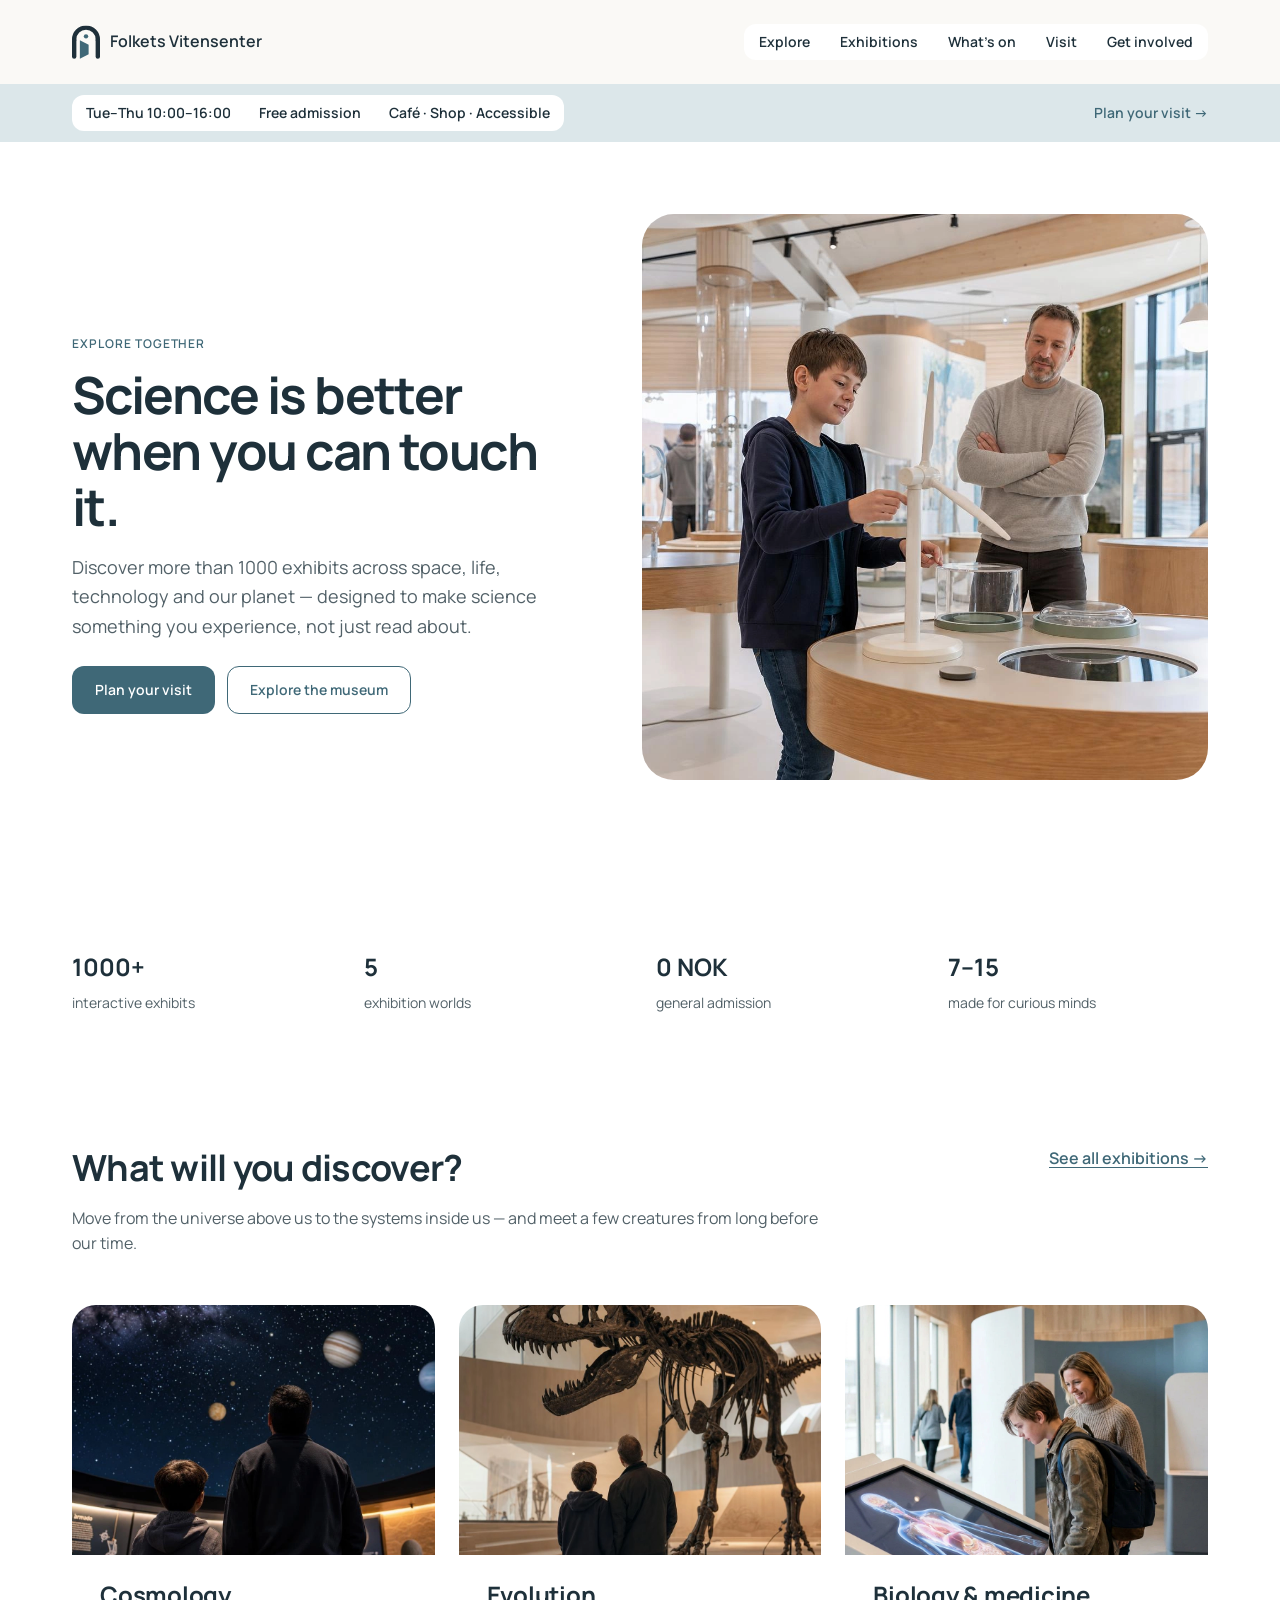
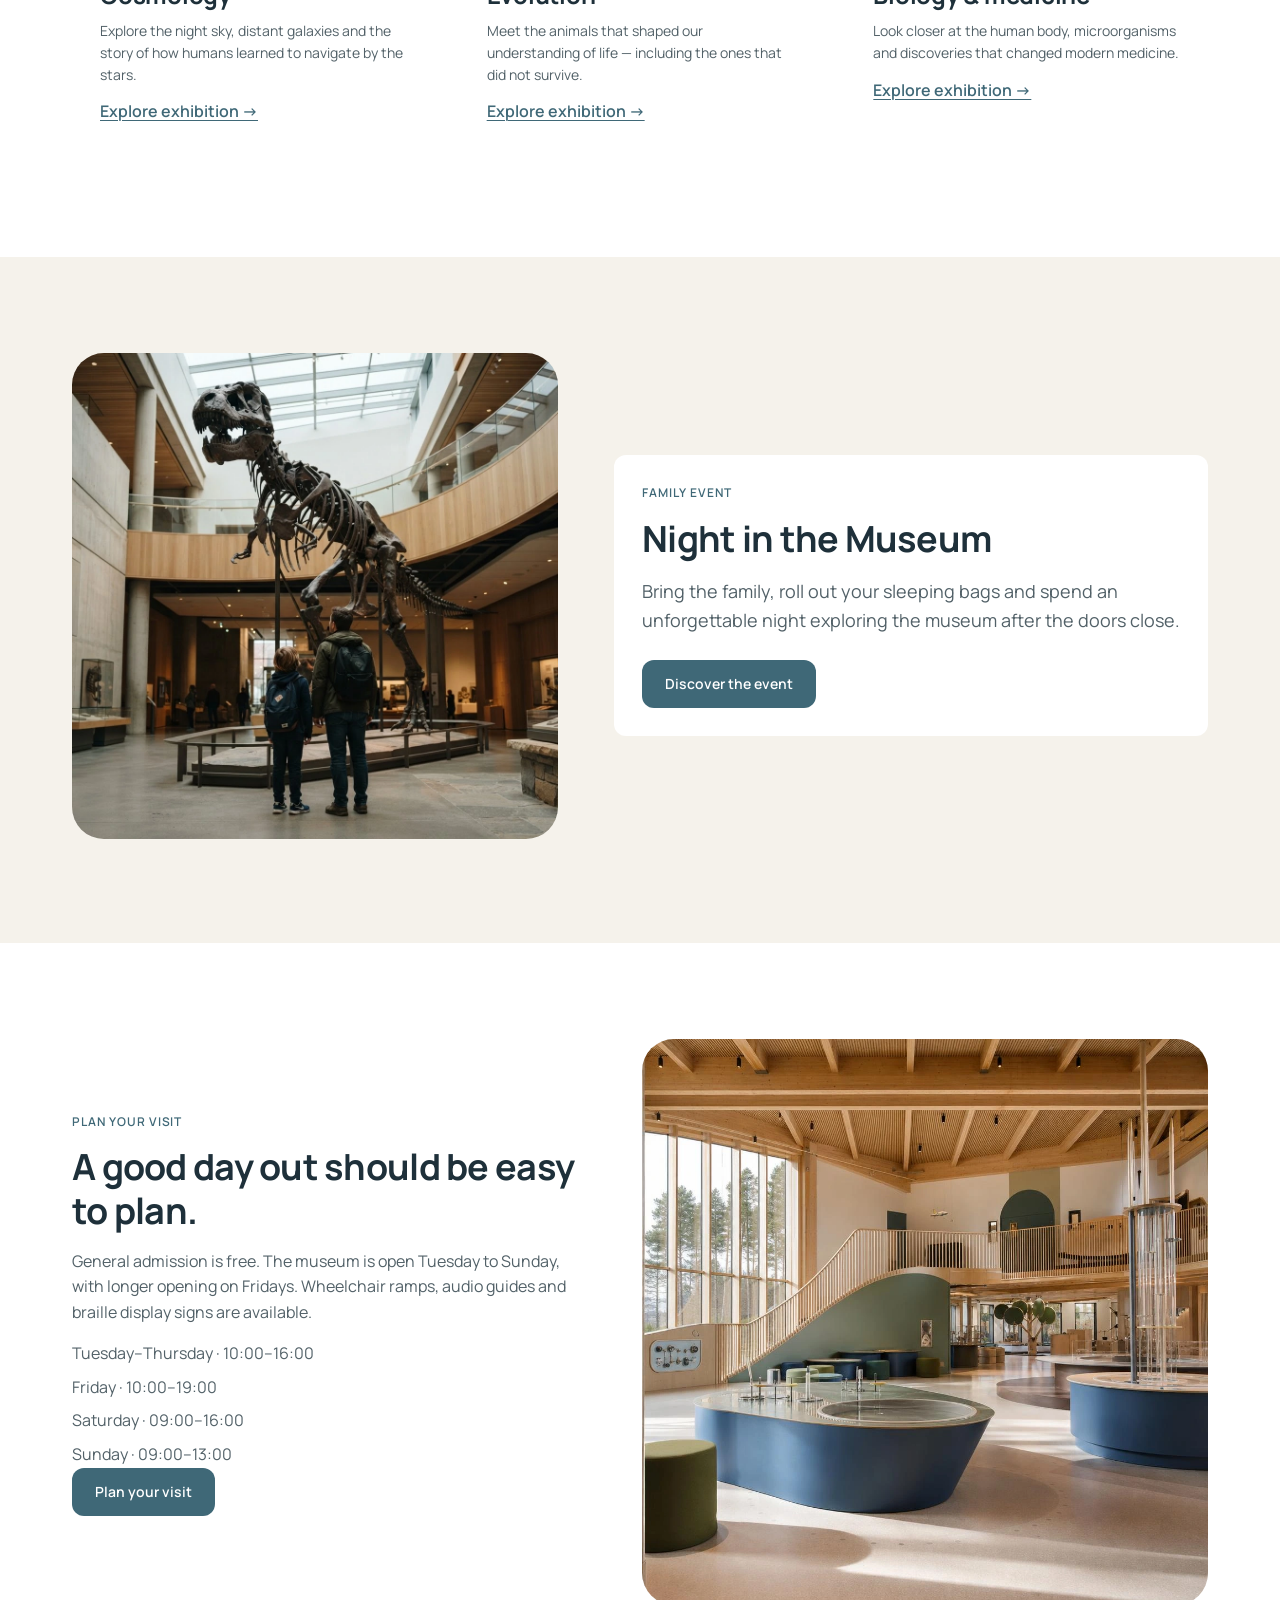
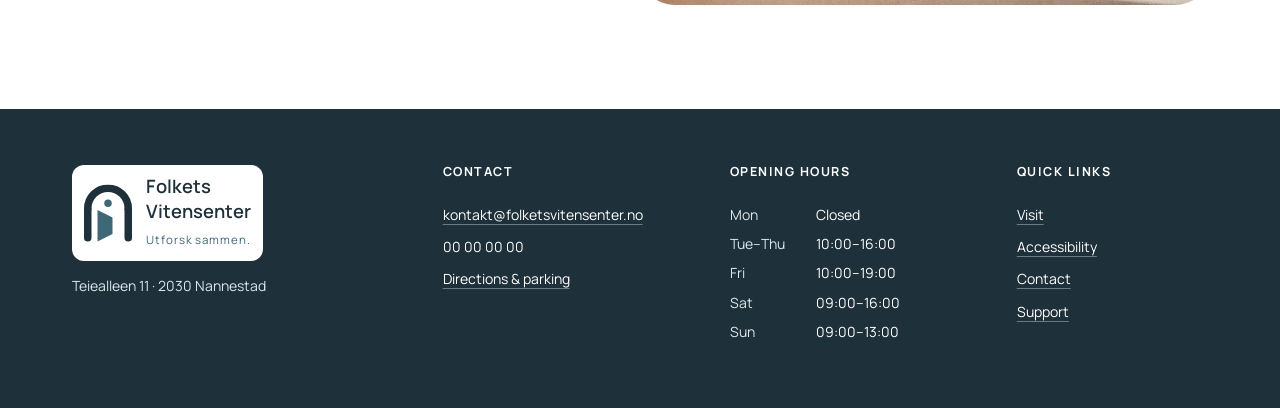
==== index.html @ 50ae2ab6 "Build responsive Folkets Vitensenter website" ====
<!doctype html>
<html lang="en">
<head>
  <meta charset="utf-8">
  <meta name="viewport" content="width=device-width, initial-scale=1">
  <title>Folkets Vitensenter | Interactive science museum in Nannestad</title>
  <meta name="description" content="Explore more than 1000 interactive science exhibits for children, families, schools and curious minds at Folkets Vitensenter in Nannestad.">
  <link rel="icon" type="image/svg+xml" href="assets/icons/folkets-vitensenter-icon.svg">
  <link rel="preconnect" href="https://fonts.googleapis.com">
  <link rel="preconnect" href="https://fonts.gstatic.com" crossorigin>
  <link href="https://fonts.googleapis.com/css2?family=Manrope:wght@400;600;700;800&display=swap" rel="stylesheet">
  <link rel="stylesheet" href="css/styles.css">
</head>
<body>
<a class="skip-link" href="#main">Skip to main content</a>
<header class="site-header">
  <div class="header-inner">
    <a class="brand" href="index.html" aria-label="Folkets Vitensenter home">
      <img src="assets/icons/folkets-vitensenter-icon.svg" alt="" width="28" height="34">
      <span>Folkets Vitensenter</span>
    </a>

    <nav class="desktop-nav" aria-label="Primary navigation">
        <a href="explore.html">Explore</a>
        <a href="exhibitions.html">Exhibitions</a>
        <a href="whats-on.html">What’s on</a>
        <a href="visit.html">Visit</a>
        <a href="get-involved.html">Get involved</a>
    </nav>

    <details class="mobile-nav">
      <summary>Menu</summary>
      <nav class="mobile-panel" aria-label="Mobile navigation">
        <a href="explore.html">Explore</a>
        <a href="exhibitions.html">Exhibitions</a>
        <a href="whats-on.html">What’s on</a>
        <a href="visit.html">Visit</a>
        <a href="get-involved.html">Get involved</a>
      </nav>
    </details>
  </div>
</header>

<div class="planning-strip">
  <div class="planning-inner">
    <div class="quick-facts">
      <span>Tue–Thu 10:00–16:00</span>
      <span>Free admission</span>
      <span>Café · Shop · Accessible</span>
    </div>
    <a class="plan-link" href="visit.html">Plan your visit →</a>
  </div>
</div>

<main id="main">
  <section class="hero hero--home">
    <div class="container hero-grid">
      <div class="hero-copy">
        <p class="eyebrow">Explore together</p>
        <h1>Science is better when you can touch it.</h1>
        <p class="lead">Discover more than 1000 exhibits across space, life, technology and our planet — designed to make science something you experience, not just read about.</p>
        <div class="actions">
          <a class="btn btn--primary" href="visit.html">Plan your visit</a>
          <a class="btn btn--secondary" href="explore.html">Explore the museum</a>
        </div>
      </div>
      <div class="hero-media">
        <img src="assets/images/home-hero-wind.webp" alt="A young visitor experimenting with a wind power exhibit while an adult watches" width="1024" height="1024" decoding="async">
      </div>
    </div>
  </section>

  <section class="facts" aria-label="Museum facts">
    <div class="container facts-grid">
      <div class="fact"><strong>1000+</strong><span>interactive exhibits</span></div>
      <div class="fact"><strong>5</strong><span>exhibition worlds</span></div>
      <div class="fact"><strong>0 NOK</strong><span>general admission</span></div>
      <div class="fact"><strong>7–15</strong><span>made for curious minds</span></div>
    </div>
  </section>

  <section class="section section--white">
    <div class="container">
      <div class="section-head">
        <div>
          <h2>What will you discover?</h2>
          <p class="copy">Move from the universe above us to the systems inside us — and meet a few creatures from long before our time.</p>
        </div>
        <a class="text-link" href="exhibitions.html">See all exhibitions →</a>
      </div>

      <div class="card-grid">
        <article class="card">
          <img src="assets/images/cosmology-planetarium.webp" alt="Parent and child looking at an immersive planetarium display" width="1024" height="1024" loading="lazy" decoding="async">
          <div class="card-body">
            <h3>Cosmology</h3>
            <p class="small">Explore the night sky, distant galaxies and the story of how humans learned to navigate by the stars.</p>
            <a class="text-link" href="exhibitions.html#cosmology">Explore exhibition →</a>
          </div>
        </article>

        <article class="card">
          <img src="assets/images/evolution-dinosaur.webp" alt="Parent and child standing beneath a dinosaur skeleton" width="1024" height="1024" loading="lazy" decoding="async">
          <div class="card-body">
            <h3>Evolution</h3>
            <p class="small">Meet the animals that shaped our understanding of life — including the ones that did not survive.</p>
            <a class="text-link" href="exhibitions.html#evolution">Explore exhibition →</a>
          </div>
        </article>

        <article class="card">
          <img src="assets/images/biology-anatomy-touchscreen.webp" alt="Young visitor exploring an interactive human anatomy display" width="1024" height="1024" loading="lazy" decoding="async">
          <div class="card-body">
            <h3>Biology &amp; medicine</h3>
            <p class="small">Look closer at the human body, microorganisms and discoveries that changed modern medicine.</p>
            <a class="text-link" href="exhibitions.html#biology">Explore exhibition →</a>
          </div>
        </article>
      </div>
    </div>
  </section>

  <section class="section event-feature" id="night">
    <div class="container feature-grid">
      <div class="feature-media">
        <img src="assets/images/museum-dinosaur.webp" alt="Dinosaur skeleton in a modern museum gallery" width="1024" height="1024" loading="lazy" decoding="async">
      </div>
      <div class="event-copy">
        <p class="eyebrow">Family event</p>
        <h2>Night in the Museum</h2>
        <p class="lead">Bring the family, roll out your sleeping bags and spend an unforgettable night exploring the museum after the doors close.</p>
        <a class="btn btn--primary" href="whats-on.html#night">Discover the event</a>
      </div>
    </div>
  </section>

  <section class="section section--white">
    <div class="container feature-grid">
      <div>
        <p class="eyebrow">Plan your visit</p>
        <h2>A good day out should be easy to plan.</h2>
        <p class="copy">General admission is free. The museum is open Tuesday to Sunday, with longer opening on Fridays. Wheelchair ramps, audio guides and braille display signs are available.</p>
        <ul class="info-list">
          <li>Tuesday–Thursday · 10:00–16:00</li>
          <li>Friday · 10:00–19:00</li>
          <li>Saturday · 09:00–16:00</li>
          <li>Sunday · 09:00–13:00</li>
        </ul>
        <p><a class="btn btn--primary" href="visit.html">Plan your visit</a></p>
      </div>
      <div class="feature-media">
        <img src="assets/images/museum-interior.webp" alt="Bright Nordic-style science museum interior with timber details" width="1024" height="1024" loading="lazy" decoding="async">
      </div>
    </div>
  </section>
</main>

<footer class="site-footer">
  <div class="footer-inner footer-grid">
    <div class="footer-brand-block">
      <a class="footer-brand" href="index.html" aria-label="Folkets Vitensenter home">
        <img src="assets/icons/folkets-vitensenter-icon.svg" alt="" width="48" height="58">
        <span>
          <span class="footer-wordmark">Folkets<br>Vitensenter</span><br>
          <span class="footer-tagline">Utforsk sammen.</span>
        </span>
      </a>
      <p class="footer-address">Teiealleen 11 · 2030 Nannestad</p>
    </div>

    <div class="footer-column">
      <h2 class="footer-heading">Contact</h2>
      <a href="mailto:kontakt@folketsvitensenter.no">kontakt@folketsvitensenter.no</a>
      <span>00 00 00 00</span>
      <a href="visit.html">Directions &amp; parking</a>
    </div>

    <div class="footer-column">
      <h2 class="footer-heading">Opening hours</h2>
      <dl class="footer-hours">
        <div><dt>Mon</dt><dd>Closed</dd></div>
        <div><dt>Tue–Thu</dt><dd>10:00–16:00</dd></div>
        <div><dt>Fri</dt><dd>10:00–19:00</dd></div>
        <div><dt>Sat</dt><dd>09:00–16:00</dd></div>
        <div><dt>Sun</dt><dd>09:00–13:00</dd></div>
      </dl>
    </div>

    <nav class="footer-column footer-nav" aria-label="Footer navigation">
      <h2 class="footer-heading">Quick links</h2>
      <a href="visit.html">Visit</a>
      <a href="visit.html#accessibility">Accessibility</a>
      <a href="get-involved.html#contact">Contact</a>
      <a href="get-involved.html#support">Support</a>
    </nav>
  </div>
</footer>
</body>
</html>
---- css/styles.css ----
/* Folkets Vitensenter — shared site styles */

:root {
  --ivory: #faf9f6;
  --ivory-2: #f5f2eb;
  --white: #ffffff;
  --ink: #1e303a;
  --text-muted: #526168;
  --fjord: #3f6877;
  --fjord-hover: #315763;
  --fjord-soft: #dce7ea;
  --sage: #718472;
  --sage-soft: #e4e9e2;
  --ochre: #c99b5d;
  --clay: #c77f6a;
  --clay-soft: #efe1d7;
  --line: #d6dddd;
  --radius-sm: 12px;
  --radius-md: 24px;
  --radius-lg: 32px;
  --shadow: 0 10px 30px rgba(30, 48, 58, .06);
  --max: 1296px;
}

* { box-sizing: border-box; }

html { scroll-behavior: smooth; }

body {
  margin: 0;
  font-family: 'Manrope', system-ui, -apple-system, BlinkMacSystemFont, 'Segoe UI', sans-serif;
  color: var(--ink);
  background: var(--ivory);
  line-height: 1.6;
  overflow-x: hidden;
}

img {
  display: block;
  max-width: 100%;
  height: auto;
}

a { color: inherit; }

p, h1, h2, h3 { margin-top: 0; }
button, summary, a { -webkit-tap-highlight-color: transparent; }

.skip-link {
  position: absolute;
  left: 1rem;
  top: -5rem;
  z-index: 1000;
  padding: .75rem 1rem;
  border-radius: var(--radius-sm);
  background: var(--ink);
  color: var(--white);
}

.skip-link:focus { top: 1rem; }

.container {
  width: min(var(--max), calc(100% - 144px));
  margin-inline: auto;
}

.section { padding: 96px 0 104px; }
.section--white { background: var(--white); }
.section--soft { background: var(--ivory-2); }
.section--compact { padding: 64px 0; }
.page-intro { padding-top: 80px; padding-bottom: 80px; }

.eyebrow {
  margin-bottom: 14px;
  color: var(--fjord);
  font-size: .75rem;
  font-weight: 600;
  letter-spacing: .08em;
  text-transform: uppercase;
}

h1 {
  margin-bottom: 18px;
  font-size: clamp(2.6rem, 4vw, 4rem);
  line-height: 1.09;
  letter-spacing: -.03em;
}

h2 {
  margin-bottom: 16px;
  font-size: clamp(2rem, 3vw, 2.25rem);
  line-height: 1.22;
  letter-spacing: -.02em;
}

h3 {
  margin-bottom: 10px;
  font-size: 1.5rem;
  line-height: 1.3;
  letter-spacing: -.01em;
}

.lead {
  max-width: 60ch;
  margin-bottom: 24px;
  color: var(--text-muted);
  font-size: 1.125rem;
  line-height: 1.65;
}

.copy { color: var(--text-muted); }
.small { font-size: .875rem; line-height: 1.55; color: var(--text-muted); }
.text-link {
  color: var(--fjord);
  font-weight: 600;
  text-decoration-thickness: 1px;
  text-underline-offset: .2em;
}

/* Header and navigation */
.site-header { background: var(--ivory); }

.header-inner {
  width: min(var(--max), calc(100% - 144px));
  min-height: 84px;
  margin-inline: auto;
  display: flex;
  align-items: center;
  justify-content: space-between;
  gap: 32px;
}

.brand {
  display: inline-flex;
  align-items: center;
  gap: 10px;
  text-decoration: none;
  font-weight: 600;
}

.brand img { width: 28px; height: 34px; }

.desktop-nav {
  display: flex;
  gap: 30px;
  padding: 7px 15px;
  border-radius: var(--radius-sm);
  background: var(--white);
}

.desktop-nav a {
  font-size: .875rem;
  font-weight: 600;
  text-decoration: none;
}

.desktop-nav a:hover,
.desktop-nav a:focus-visible { color: var(--fjord); }

.desktop-nav a[aria-current='page'] {
  color: var(--fjord);
  text-decoration: underline;
  text-decoration-thickness: 2px;
  text-underline-offset: 6px;
}

.mobile-nav {
  display: none;
  position: relative;
}

.mobile-nav summary {
  list-style: none;
  cursor: pointer;
  border: 1px solid var(--fjord);
  border-radius: var(--radius-sm);
  padding: 8px 14px;
  font-size: .875rem;
  font-weight: 600;
}

.mobile-nav summary::-webkit-details-marker { display: none; }

.mobile-panel {
  position: absolute;
  z-index: 50;
  right: 0;
  top: 52px;
  width: min(330px, calc(100vw - 48px));
  display: none;
  gap: 8px;
  padding: 16px;
  border: 1px solid var(--line);
  border-radius: 20px;
  background: var(--ivory);
  box-shadow: var(--shadow);
}

.mobile-nav[open] .mobile-panel { display: grid; }

.mobile-panel a {
  padding: 14px 16px;
  border-radius: 14px;
  background: var(--white);
  text-decoration: none;
  font-weight: 600;
}

.mobile-panel a[aria-current='page'] {
  color: var(--fjord);
  background: var(--fjord-soft);
  text-decoration: underline;
  text-decoration-thickness: 2px;
  text-underline-offset: 4px;
}

.planning-strip { background: var(--fjord-soft); }

.planning-inner {
  width: min(var(--max), calc(100% - 144px));
  min-height: 58px;
  margin-inline: auto;
  display: flex;
  align-items: center;
  justify-content: space-between;
  gap: 24px;
  font-size: .875rem;
  font-weight: 600;
}

.quick-facts {
  display: flex;
  flex-wrap: wrap;
  gap: 12px 28px;
  padding: 7px 14px;
  border-radius: var(--radius-sm);
  background: var(--white);
}

.plan-link { color: var(--fjord); text-decoration: none; }

/* Heroes */
.hero {
  background: var(--white);
  padding: 72px 0 80px;
}

.hero-grid,
.feature-grid {
  display: grid;
  grid-template-columns: minmax(0, 1fr) minmax(0, 1.1fr);
  gap: 48px 56px;
  align-items: center;
}

.hero-copy { max-width: 560px; }
.hero-media { min-height: 490px; }
.hero--home .hero-media { min-height: 620px; }

.hero-media img,
.feature-media img {
  width: 100%;
  height: 100%;
  object-fit: cover;
  border-radius: var(--radius-lg);
}

/* Buttons and links */
.actions { display: flex; flex-wrap: wrap; gap: 12px; margin-top: 18px; }

.btn {
  display: inline-flex;
  min-height: 48px;
  align-items: center;
  justify-content: center;
  padding: 12px 22px;
  border: 1px solid transparent;
  border-radius: var(--radius-sm);
  font-size: .875rem;
  font-weight: 600;
  text-decoration: none;
  transition: background .18s ease, color .18s ease, border-color .18s ease, transform .18s ease;
}

.btn:hover { transform: translateY(-1px); }
.btn--primary { background: var(--fjord); color: var(--white); }
.btn--primary:hover, .btn--primary:focus-visible { background: var(--fjord-hover); }
.btn--secondary { border-color: var(--fjord); background: var(--white); color: var(--fjord); }
.btn--secondary:hover, .btn--secondary:focus-visible { background: var(--fjord-soft); }

/* Homepage facts */
.facts { background: var(--white); padding: 34px 0; }
.facts-grid { display: grid; grid-template-columns: repeat(4, 1fr); gap: 32px; }
.fact strong { display: block; margin-bottom: 4px; font-size: 1.5rem; }
.fact span { color: var(--text-muted); font-size: .875rem; }

/* Cards and sections */
.section-head {
  display: flex;
  align-items: flex-start;
  justify-content: space-between;
  gap: 32px;
  margin-bottom: 32px;
}

.section-head p { max-width: 760px; }

.card-grid {
  display: grid;
  grid-template-columns: repeat(3, minmax(0, 1fr));
  gap: 24px;
}

.card-grid--2 { grid-template-columns: repeat(2, minmax(0, 1fr)); }

.card { overflow: hidden; border-radius: var(--radius-md); background: var(--white); }
.card--shadow { box-shadow: var(--shadow); }
.card img { width: 100%; height: 250px; object-fit: cover; }
.card-grid--2 .card img { height: 300px; }
.card-body { padding: 24px 28px 28px; }
.card-body p:last-child { margin-bottom: 0; }

.tint-fjord { background: var(--fjord-soft); }
.tint-sage { background: var(--sage-soft); }
.tint-clay { background: var(--clay-soft); }

.event-feature { background: var(--ivory-2); }
.event-feature .feature-grid { grid-template-columns: .9fr 1.1fr; }
.event-feature .feature-media { min-height: 420px; }
.event-copy { padding: 28px; border-radius: var(--radius-sm); background: var(--white); }

.info-list { display: grid; gap: 8px; padding: 0; margin: 0; list-style: none; }
.info-list li { color: var(--text-muted); }

.anchor-nav {
  display: flex;
  flex-wrap: wrap;
  gap: 12px;
  padding: 24px 0;
}

.anchor-nav a {
  padding: 9px 16px;
  border-radius: 999px;
  background: var(--white);
  color: var(--fjord);
  text-decoration: none;
  font-size: .875rem;
  font-weight: 600;
}

.info-grid {
  display: grid;
  grid-template-columns: repeat(2, minmax(0, 1fr));
  gap: 24px;
}

.info-card {
  min-height: 270px;
  padding: 28px;
  border-radius: var(--radius-md);
  background: var(--white);
}

.info-card p { margin-bottom: 8px; }

.split-card {
  display: grid;
  grid-template-columns: 260px 1fr;
  gap: 24px;
  padding: 20px;
  border-radius: var(--radius-md);
  background: var(--ivory);
}

.split-card img { width: 100%; height: 100%; min-height: 310px; object-fit: cover; }

.callout {
  display: flex;
  align-items: center;
  justify-content: space-between;
  gap: 48px;
}

.callout-copy { max-width: 900px; }

/* Footer */
.site-footer {
  padding: 56px 0 64px;
  background: var(--ink);
  color: var(--white);
}

.footer-inner {
  width: min(var(--max), calc(100% - 144px));
  margin-inline: auto;
}

.footer-grid {
  display: grid;
  grid-template-columns: 1.35fr 1fr 1fr .8fr;
  align-items: start;
  gap: 48px;
}

.footer-brand-block {
  display: flex;
  flex-direction: column;
  align-items: flex-start;
  gap: 14px;
}

.footer-brand {
  display: inline-flex;
  gap: 14px;
  align-items: center;
  padding: 10px 12px;
  border-radius: var(--radius-sm);
  background: var(--white);
  color: var(--ink);
  text-decoration: none;
}

.footer-brand img { width: 48px; height: 58px; }
.footer-wordmark { line-height: 1.05; font-size: 1.15rem; font-weight: 600; }
.footer-tagline { color: var(--fjord); font-size: .72rem; letter-spacing: .08em; }
.footer-address { margin: 0; color: var(--fjord-soft); font-size: .875rem; line-height: 1.6; }

.footer-heading {
  margin: 0 0 14px;
  color: var(--white);
  font-size: .78rem;
  line-height: 1.2;
  letter-spacing: .12em;
  text-transform: uppercase;
}

.footer-column { display: flex; flex-direction: column; gap: 10px; font-size: .875rem; }
.footer-column a { width: fit-content; color: var(--white); text-decoration-color: rgba(255, 255, 255, .35); text-underline-offset: 4px; }
.footer-column a:hover { text-decoration-color: currentColor; }

.footer-hours { margin: 0; display: grid; gap: 7px; }
.footer-hours div { display: grid; grid-template-columns: 74px auto; gap: 12px; }
.footer-hours dt, .footer-hours dd { margin: 0; }
.footer-hours dt { color: var(--fjord-soft); }
.footer-hours dd { color: var(--white); }

/* Accessibility */
:focus-visible { outline: 3px solid #8bb2c1; outline-offset: 3px; }

/* Tablet */
@media (max-width: 1100px) {
  .container,
  .header-inner,
  .planning-inner,
  .footer-inner { width: min(100% - 64px, var(--max)); }

  .hero-grid, .feature-grid { gap: 40px; }
  .desktop-nav { gap: 18px; }
  .card-grid { grid-template-columns: repeat(2, minmax(0, 1fr)); }
  .card-grid--2 { grid-template-columns: repeat(2, minmax(0, 1fr)); }
  .footer-grid { grid-template-columns: repeat(2, minmax(0, 1fr)); }
}

/* Mobile */
@media (max-width: 800px) {
  .container,
  .header-inner,
  .planning-inner,
  .footer-inner { width: min(100% - 48px, var(--max)); }

  .desktop-nav { display: none; }
  .mobile-nav { display: block; }
  .header-inner { min-height: 76px; }
  .brand { font-size: .82rem; }
  .brand img { width: 22px; height: 28px; }

  .planning-inner { min-height: 38px; font-size: .7rem; }
  .quick-facts { width: 100%; justify-content: space-between; padding: 0; background: transparent; }
  .quick-facts span:nth-child(3) { display: none; }
  .planning-inner .plan-link { display: none; }

  .section { padding: 64px 0 72px; }
  .page-intro { padding: 56px 0 64px; }
  .hero { padding: 48px 0 56px; }

  .hero-grid,
  .feature-grid,
  .event-feature .feature-grid { grid-template-columns: 1fr; }

  .hero-copy { max-width: none; }
  .hero-media, .hero--home .hero-media { min-height: auto; }
  .hero-media img, .hero--home .hero-media img { aspect-ratio: 1 / 1; }

  .lead { font-size: 1rem; line-height: 1.65; }
  h1 { font-size: clamp(2.25rem, 10vw, 3rem); }
  h2 { font-size: 1.85rem; }

  .facts-grid { grid-template-columns: repeat(2, 1fr); gap: 28px 20px; }
  .section-head { display: block; }
  .card-grid, .card-grid--2, .info-grid { grid-template-columns: 1fr; }
  .card img, .card-grid--2 .card img { height: auto; aspect-ratio: 326 / 215; }
  .event-feature .feature-media { min-height: auto; }
  .feature-media img { aspect-ratio: 326 / 250; }
  .split-card { grid-template-columns: 1fr; }
  .split-card img { min-height: 0; aspect-ratio: 326 / 220; }
  .callout { align-items: flex-start; flex-direction: column; }
  .anchor-nav { padding: 18px 0; }

  .footer-grid { grid-template-columns: repeat(2, minmax(0, 1fr)); gap: 40px 32px; }
  .footer-brand img { width: 54px; height: 64px; }
}

@media (max-width: 420px) {
  .footer-grid { grid-template-columns: 1fr; }
  .actions { align-items: flex-start; flex-direction: column; }
  .btn { width: auto; }
  .card-body { padding-inline: 20px; }
  .info-card { min-height: 0; }
}
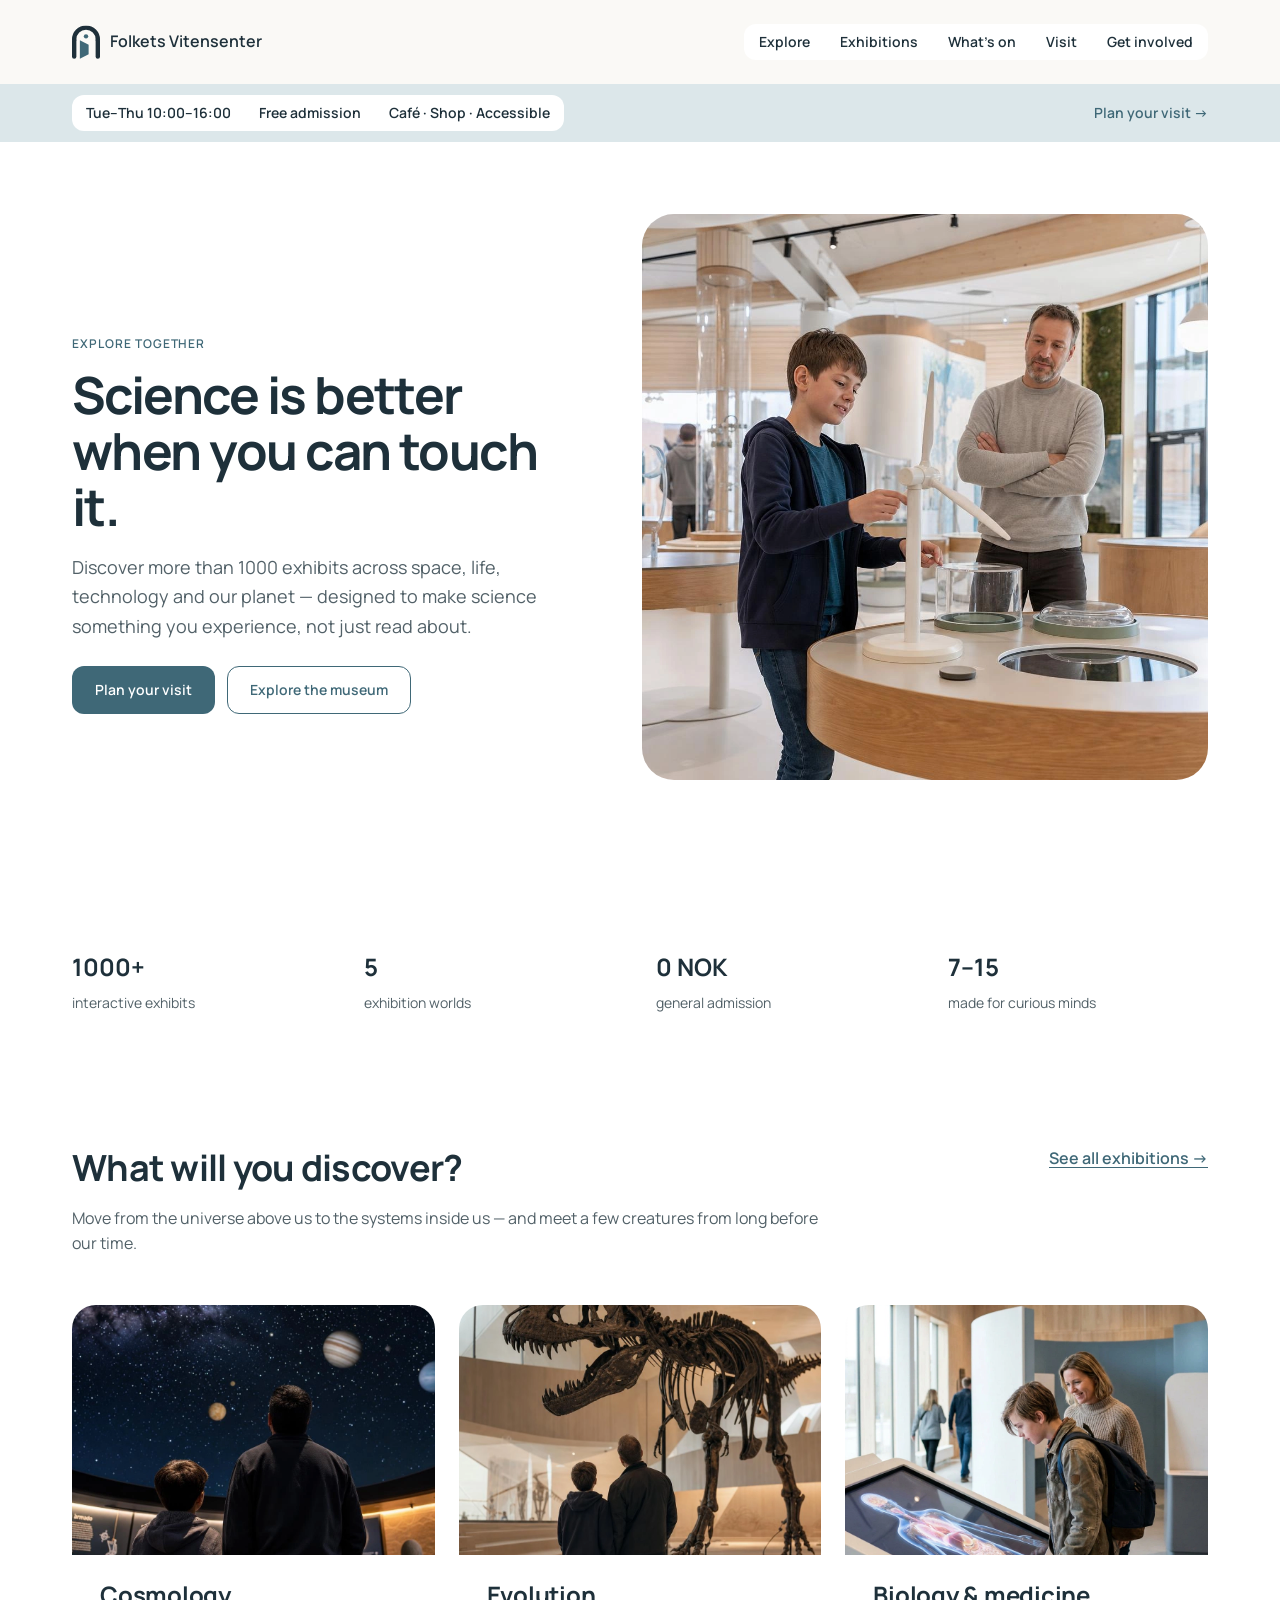
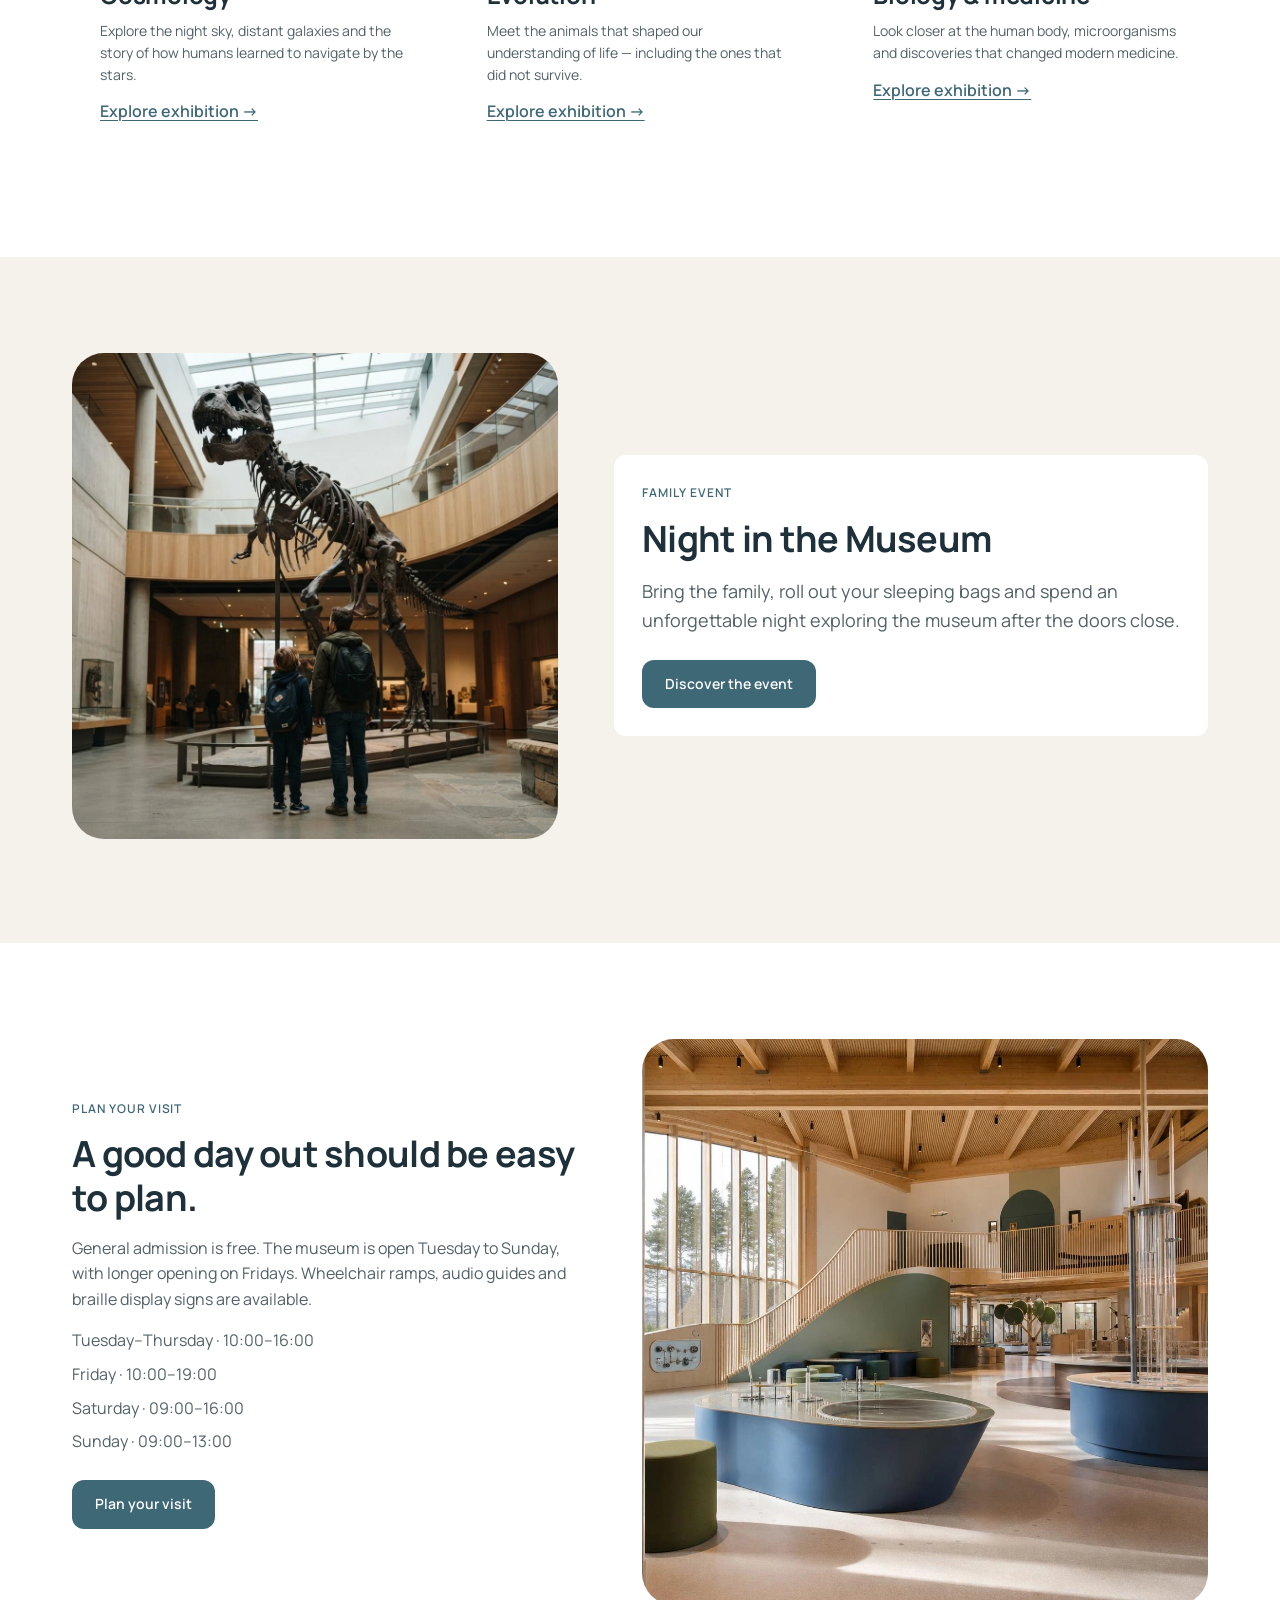
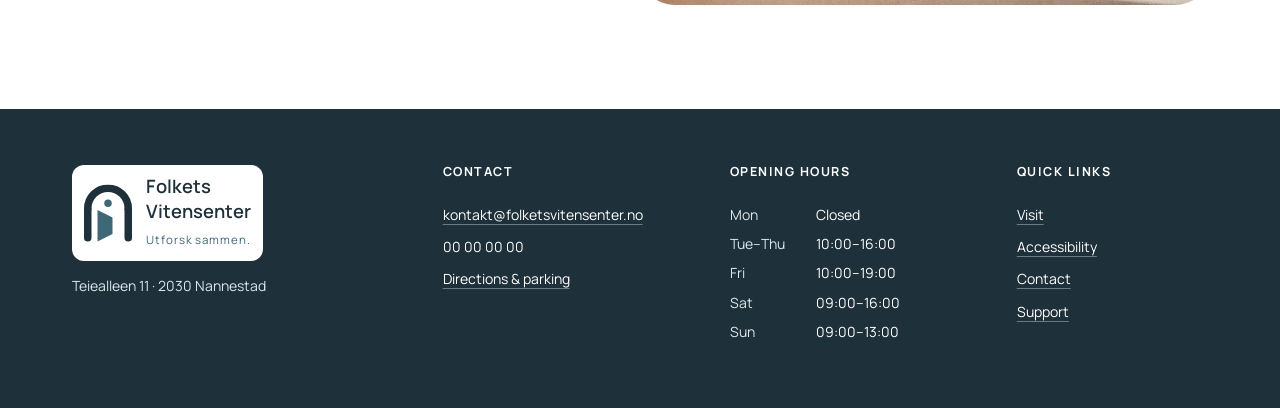
==== commit f42374f0: "Polish homepage spacing and update README" ====
--- a/index.html
+++ b/index.html
@@ -146,6 +146,7 @@
           <li>Saturday · 09:00–16:00</li>
           <li>Sunday · 09:00–13:00</li>
         </ul>
+        <br>
         <p><a class="btn btn--primary" href="visit.html">Plan your visit</a></p>
       </div>
       <div class="feature-media">
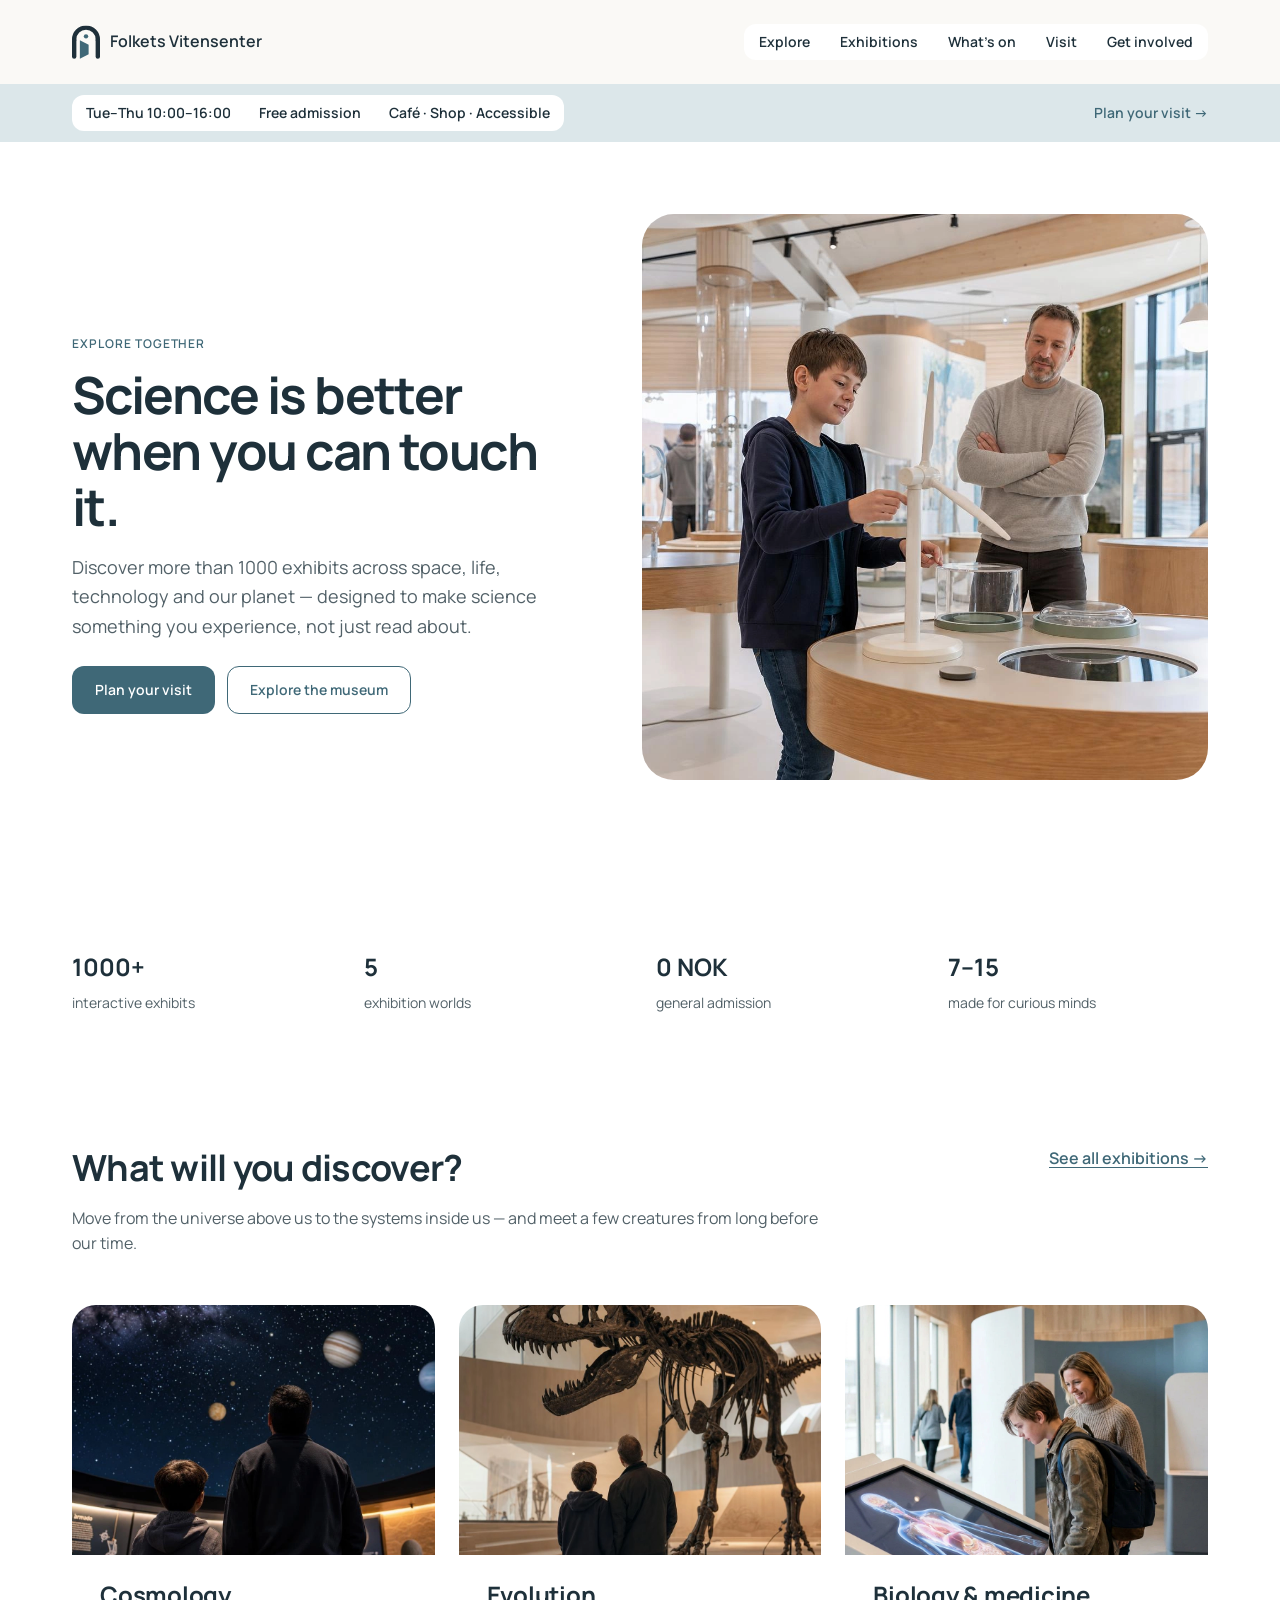
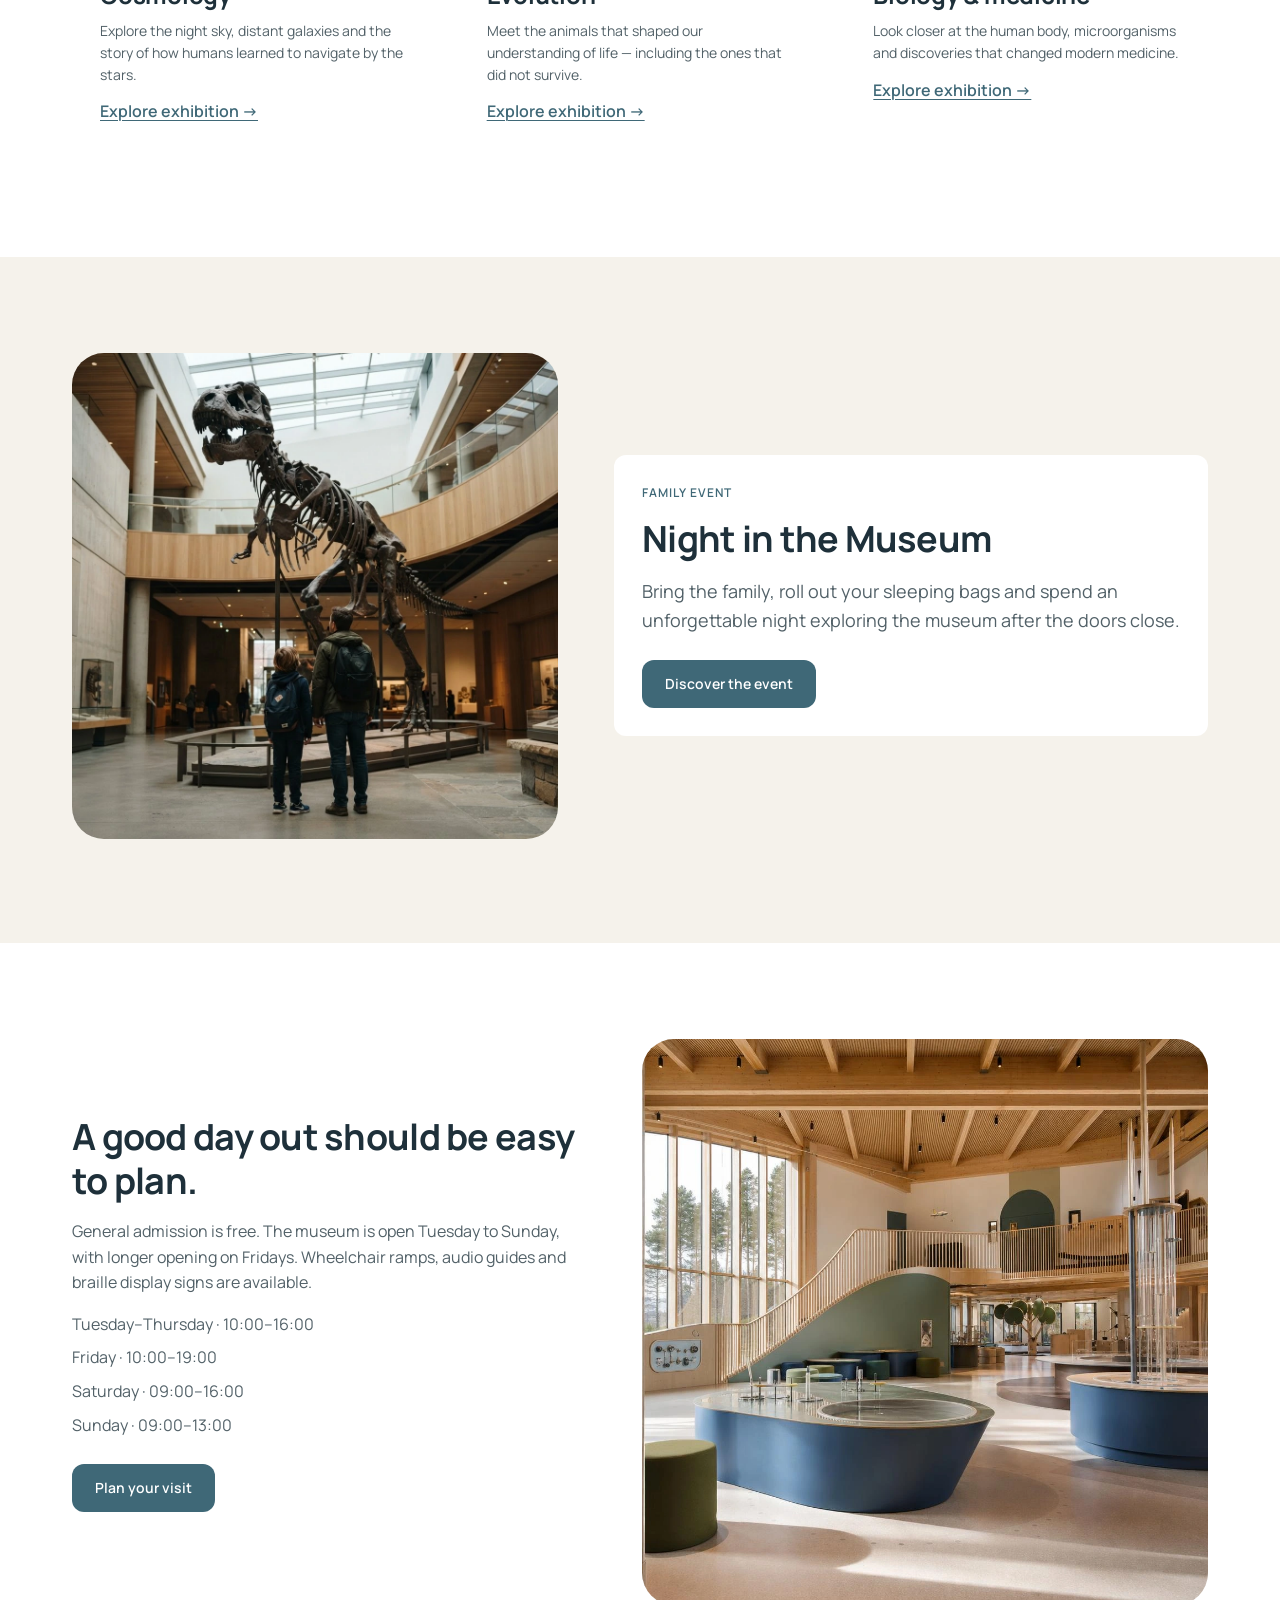
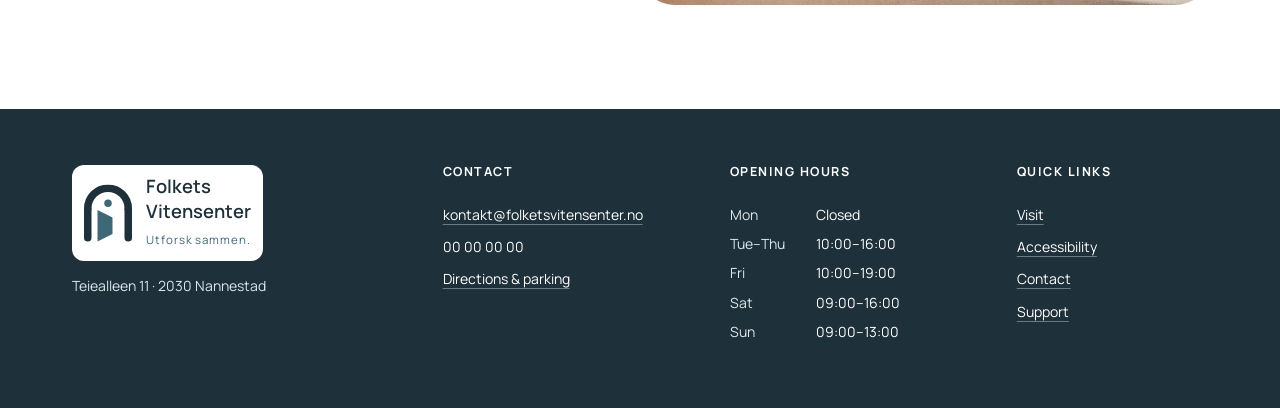
==== commit df3b5450: "Polish content, accessibility and visual hierarchy" ====
--- a/index.html
+++ b/index.html
@@ -137,7 +137,6 @@
   <section class="section section--white">
     <div class="container feature-grid">
       <div>
-        <p class="eyebrow">Plan your visit</p>
         <h2>A good day out should be easy to plan.</h2>
         <p class="copy">General admission is free. The museum is open Tuesday to Sunday, with longer opening on Fridays. Wheelchair ramps, audio guides and braille display signs are available.</p>
         <ul class="info-list">
--- a/css/styles.css
+++ b/css/styles.css
@@ -518,3 +518,19 @@
   .card-body { padding-inline: 20px; }
   .info-card { min-height: 0; }
 }
+@media (prefers-reduced-motion: reduce) {
+  html {
+    scroll-behavior: auto;
+  }
+
+  .btn {
+    transition: none;
+  }
+
+  .btn:hover {
+    transform: none;
+  }
+}
+address {
+  font-style: normal;
+}
